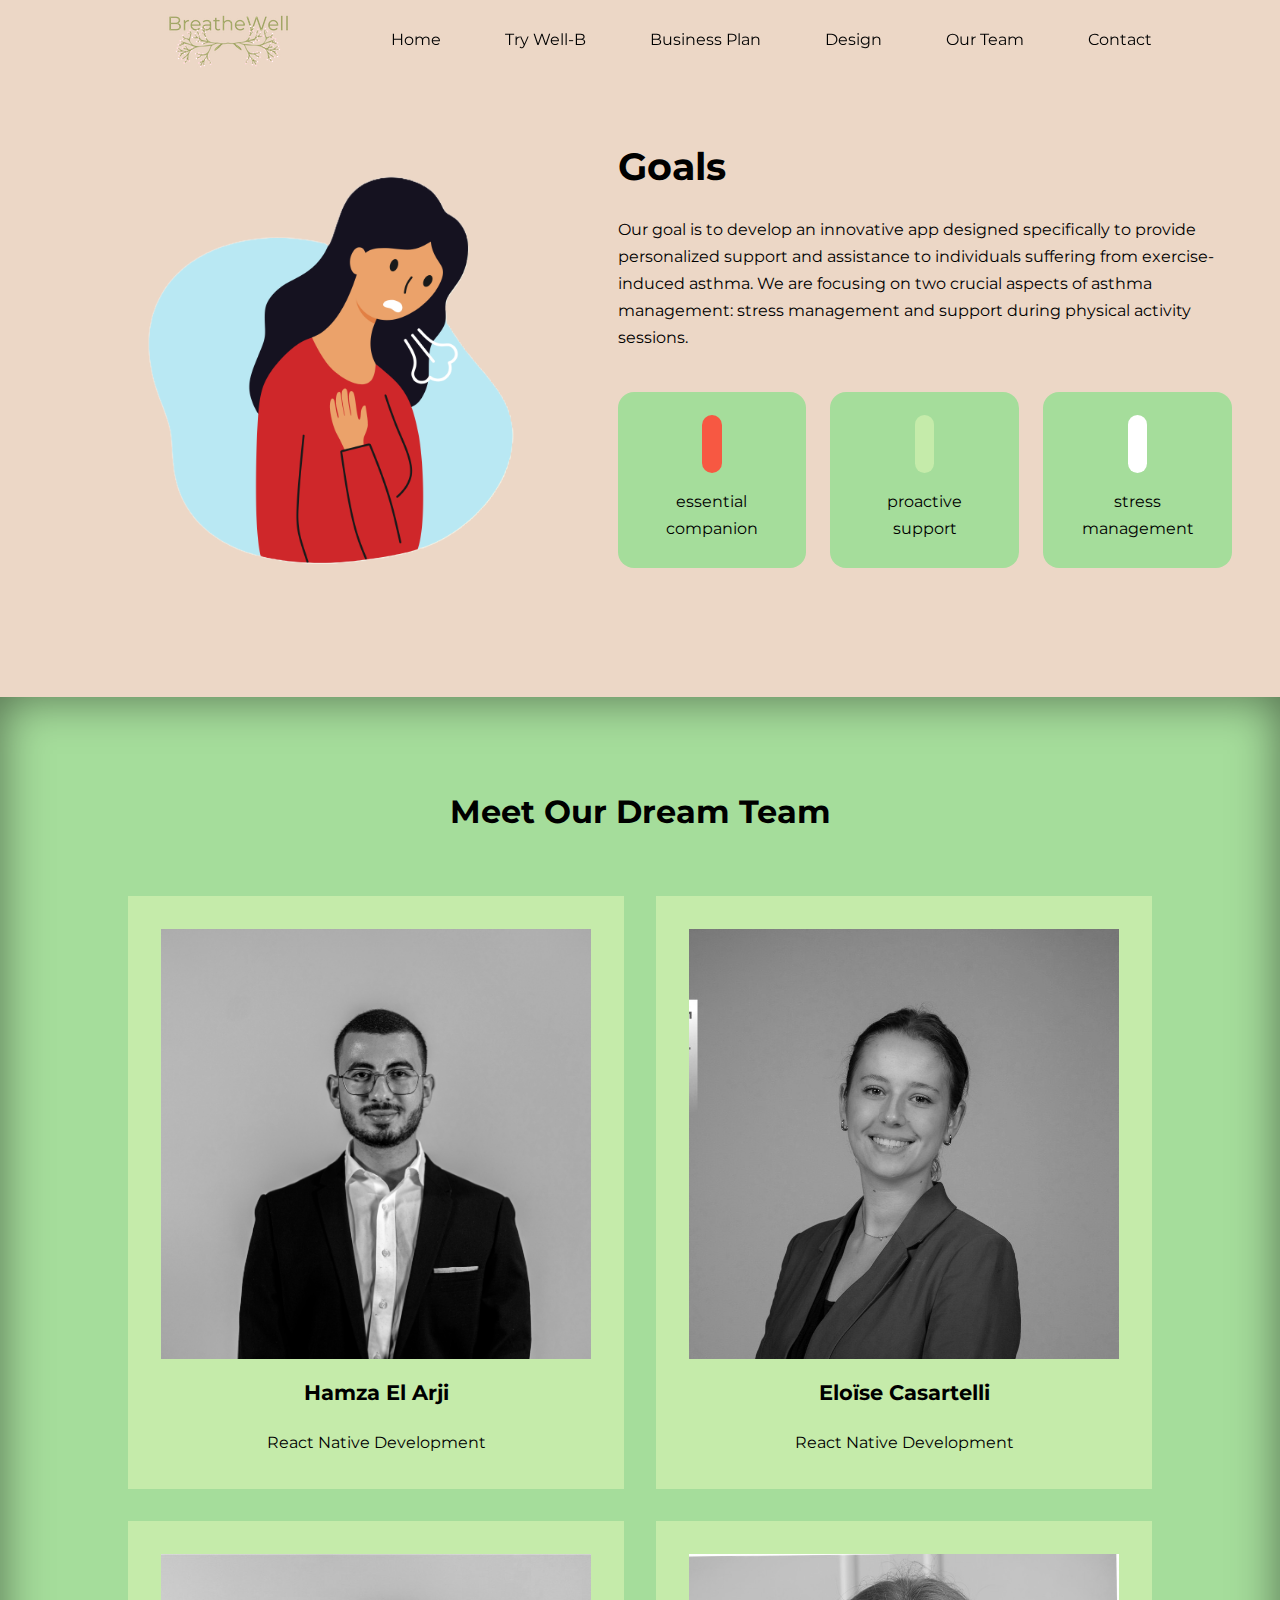
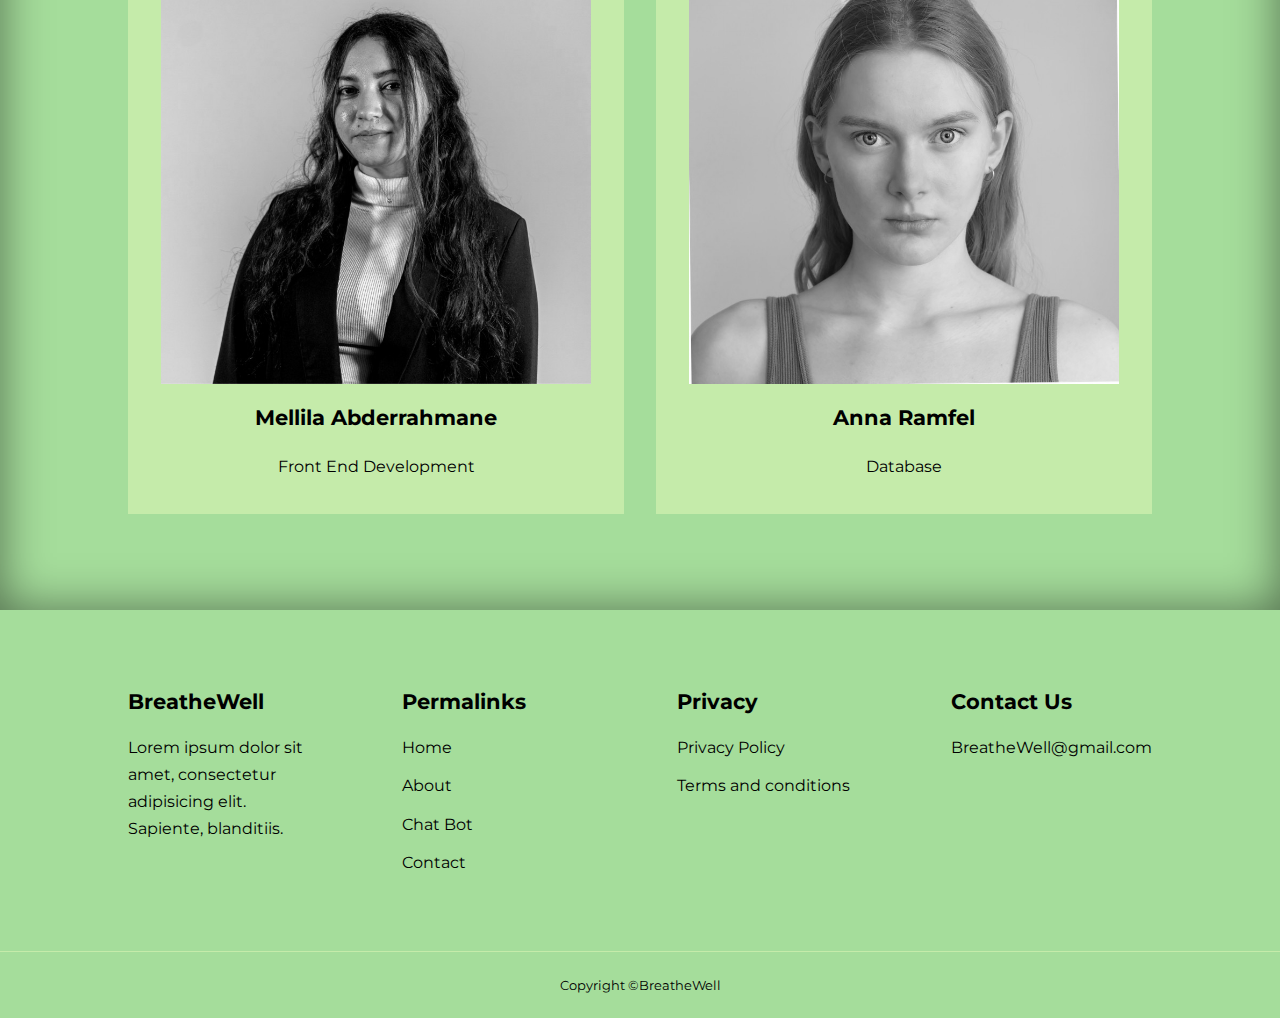
==== about.html @ 23c82743 "first commit" ====
<!DOCTYPE html>
<html lang="en">
<head>
    <meta charset="UTF-8">
    <meta http-equiv="X-UA-Compatible" content="IE=edge">
    <meta name="viewport" content="width=device-width, initial-scale=1.0">
    <title>BreatheWell Website</title>
    <link rel="shortcut icon" href="./images/illustrations/shortcutpic.png">

    <!-- INCONSCOUT CDN -->

    <link rel="stylesheet" href="https://unicons.iconscout.com/release/v4.0.0/css/line.css">

    <!-- GOOGLE FONTS -->

    <link rel="preconnect" href="https://fonts.googleapis.com">
    <link rel="preconnect" href="https://fonts.gstatic.com" crossorigin>
    <link href="https://fonts.googleapis.com/css2?family=Montserrat:wght@300;400;500;600;700;800;900&display=swap" rel="stylesheet">

    <link rel="stylesheet" href="./css/style.css?t=0">
    <link rel="stylesheet" href="./css/about.css?t=0">
</head>
<body>

                          <!-- NAVBAR -->

    <nav>
        <div class="container nav__container">
            <a href="index.html"><img src="./images/illustrations/logo.png" alt="Description de la photo"> </a>
            <ul class="nav__menu">
                <li><a href="index.html">Home</a></li>
                <li><a href="actions.html">Try Well-B</a></li>
                <li><a href="businessplan.html">Business Plan</a></li>
                <li><a href="figma.html">Design</a></li>
                <li><a href="about.html">Our Team</a></li>
                <li><a href="contact.html">Contact</a></li>
            </ul>
            <button id="open-menu-btn"><i class="uil uil-ellipsis-h"></i></button>
            <button id="close-menu-btn"><i class="uil uil-multiply"></i></button>
        </div>
    </nav>

                   <!--ACHIEVEMENTS--> 

                        <section class="about__achievements">
                            <div class="container about__achievements-container">
                                <div class="about__achievements-left">
                                    <img src="./images/illustrations/boy-and-girl-giving-high-five-to-each-other.png" alt="boy and girl giving high five to each other">
                                </div>
                                <div class="about__achievements-right">
                                    <h1>Goals</h1>
                                    <p>Our goal is to develop an innovative app designed specifically to provide personalized support and assistance to individuals suffering from exercise-induced asthma. We are focusing on two crucial aspects of asthma management: stress management and support during physical activity sessions.</p>
                                    <div class="achievements__cards">
                                        <article class="achievement__card">
                                            <span class="achievement__icon">
                                                <i class="uil uil-robot"></i>
                                            </span>
                                            <!-- <h3>-10T</h3> -->
                                            <p>essential companion</p>
                                        </article>
                        
                                        <article class="achievement__card">
                                            <span class="achievement__icon">
                                                <i class="uil uil-heart"></i>
                                            </span>
                                            <!-- <h3>+1000</h3> -->
                                            <p>proactive support </p>
                                        </article>
                                        
                                        <article class="achievement__card">
                                            <span class="achievement__icon">
                                                <i class="uil uil-smile-beam"></i>
                                            </span>
                                            <!-- <h3>PACT 2023</h3> -->
                                            <p>stress management</p>
                                        </article>
                                    </div>
                                </div>
                            </div>
                        </section>



                        <!-- MEET OUR TEAM -->

    <section class="team">
        <h2>Meet Our Dream Team</h2>
        <div class="container team__container">

            
            <article class="team__member">
                <div class="team__member-image">
                    <img src="./images/people/team/hamza.jpg" alt="Hamza">
                </div>
                <div class="team__member-info">
                    <h4>Hamza El Arji</h4>
                    <p>React Native Development</p>
                </div>
                <div class="team__member-socials">
                    <a href="https://www.instagram.com/hamzaelarji/" target="_blank"><i class="uil uil-instagram"></i></a>
                    <a href="https://www.facebook.com/hamza.elarji" target="_blank"><i class="uil uil-facebook-f"></i></a>
                    <a href="https://www.linkedin.com/in/hamza-el-arji-119267142/" target="_blank"><i class="uil uil-linkedin-alt"></i></a>
                </div>
            </article>

            <article class="team__member">
                <div class="team__member-image">
                    <img src="./images/people/team/Elie.jpg" alt="Elie">
                </div>
                <div class="team__member-info">
                    <h4>Eloïse Casartelli</h4>
                    <p>React Native Development</p>
                </div>
                <div class="team__member-socials">
                    <a href="https://www.instagram.com/elocst_/" target="_blank"><i class="uil uil-instagram"></i></a>
                    <a href="https://www.facebook.com/eloise.casartelli.7" target="_blank"><i class="uil uil-facebook-f"></i></a>
                    <a href="https://www.linkedin.com/in/elo%C3%AFse-casartelli-b9a116215/" target="_blank"><i class="uil uil-linkedin-alt"></i></a>
                </div>
            </article>

            <article class="team__member">
                <div class="team__member-image">
                    <img src="./images/people/team/ulysse.jpg" alt="Ulysse">
                </div>
                <div class="team__member-info">
                    <h4>Mellila Abderrahmane</h4>
                    <p>Front End Development</p>
                </div>
                <div class="team__member-socials">
                    <a href="https://www.instagram.com/mely_abd/" target="_blank"><i class="uil uil-instagram"></i></a>
                    <a href="https://www.facebook.com/profile.php?id=100014346977085" target="_blank"><i class="uil uil-facebook-f"></i></a>
                    <a href="https://www.linkedin.com/in/mellila-abd/" target="_blank"><i class="uil uil-linkedin-alt"></i></a>
                </div>
            </article>

            <article class="team__member">
                <div class="team__member-image">
                    <img src="./images/people/team/mouloud.jpg" alt="Mouloud">
                </div>
                <div class="team__member-info">
                    <h4>Anna Ramfel</h4>
                    <p>Database</p>
                </div>
                <div class="team__member-socials">
                    <a href="https://www.instagram.com/mari.ju_anna/" target="_blank"><i class="uil uil-instagram"></i></a>
                    <a href="https://www.facebook.com/anna.ramfel" target="_blank"><i class="uil uil-facebook-f"></i></a>
                    <a href="https://www.linkedin.com/in/anna-ramfel-922186234/" target="_blank"><i class="uil uil-linkedin-alt"></i></a>
                </div>
            </article>

        


           
        </div>
    </section>

   
                            <!-- FOOTER -->

                            <footer>
                                <div class="container footer__container">
                        
                                    <div class="footer__1">
                                        <a href="index.html" class="footer__logo"><h4>BreatheWell</h4></a>
                                        <p>
                                            Lorem ipsum dolor sit amet, consectetur adipisicing elit. Sapiente, blanditiis.
                                        </p>
                                    </div>
                        
                                    <div class="footer__2">
                                        <h4>Permalinks</h4>
                                        <ul class="permalinks">
                                            <li><a href="index.html">Home</a></li>
                                            <li><a href="about.html">About</a></li>
                                            <li><a href="actions.html">Chat Bot</a></li>
                                            <li><a href="contact.html">Contact</a></li>
                                        </ul>
                                    </div>
                        
                                    <div class="footer__3">
                                        <h4>Privacy</h4>
                                        <ul class="privacy">
                                            <li><a href="#">Privacy Policy</a></li>
                                            <li><a href="#">Terms and conditions</a></li>
                                        </ul>
                                    </div>
                        
                                    <div class="footer__4">
                                        <h4>Contact Us</h4>
                                        <div>
                                            <p>BreatheWell@gmail.com</p>
                                        </div>
                        
                                        <ul class="footer__socials">
                                            <li>
                                                <a href="#"><i class="uil uil-facebook-f"></i></a>
                                            </li>
                                            <li>
                                                <a href="#"><i class="uil uil-instagram"></i></a>
                                            </li>
                                            <li>
                                                <a href="#"><i class="uil uil-twitter"></i></a>
                                            </li>
                                            <li>
                                                <a href="#"><i class="uil uil-linkedin"></i></a>
                                            </li>
                                        </ul>
                                    </div>
                                </div>
                                <div class="footer__copyright">
                                    <small>Copyright &copy;BreatheWell</small>
                                </div>
                            </footer>
                        

                            <!-- SCRIPTS -->

    <script src="./main.js?t=0"></script>

</body>
</html>
---- css/style.css ----
* {
    margin: 0;
    padding: 0;
    border: 0;
    outline: 0;
    text-decoration: none;
    list-style: none;
    box-sizing: border-box;
}

:root {
    --color-primary: rgba(255, 255, 255, 1.0); /*Primary color to define*/
    --color-success: #C5EBAA;
    --color-warning: #f7c94b;
    --color-danger: #f75842;
    --color-danger-variant: rgba(247, 88, 66, 0.4);
    --color-white: #000;
    --color-light: rgba(255, 255, 255, 0.7);
    --color-black: #000;
    --color-bg: #ECD7C6;
    --color-bg1: #A5DD9B;
    --color-bg2: #C5EBAA ;

    --container-width-lg: 80%;
    --container-width-md: 90%;
    --container-width-sm: 94%;

    --transition: all 400ms ease;
}

body {
    font-family: 'Montserrat', sans-serif !important;
    line-height: 1.7;
    color: var(--color-white) !important;
    background: var(--color-bg) !important;
    text-decoration: none !important;
}

.container {
    width: var(--container-width-lg);
    margin: 0 auto;
}

section {
    padding: 6rem 0;
}

section h2 {
    text-align: center;
    margin-bottom: 4rem;
}

h1, h2, h3, h4, h5 {
    line-height: 1.2;
}

h1{
    font-size: 2.4rem;
}

h2 {
    font-size: 2rem;
}

h3 {
    font-size: 1.6rem;
}

h4 {
    font-size: 1.3rem;
}

a {
    color: var(--color-white);
}

img {
    width: 100%;
    display: block;
    object-fit: cover;
}

.btn {
    display: inline-block;
    background: var(--color-danger);
    color: var(--color-black);
    padding: 1rem 2rem;
    border: 1px solid transparent;
    font-weight: 500;
    transition: var(--transition);
}

.btn:hover {
    background: transparent;
    color: var(--color-white);
    border-color: var(--color-white);
}

.btn-primary {
    background: var(--color-danger);
    color: var(--color-white);
}

/* --------- NAVBAR --------- */

nav {
    background: transparent;
    width: 100vw;
    height: 5rem;
    position: fixed;
    top: 0;
    z-index: 11;
}

/* change navbar style on scroll */
.window-scroll {
    background: var(--color-primary);
    box-shadow: 0 1rem 2rem rgba(0, 0, 0, 0.2);
}

.nav__container {
    height: 100%;
    display: flex;
    justify-content: space-between;
    align-items: center;
}

.nav__container a {
    text-decoration: none;
    color: var(--color-white);
}

nav button {
    display: none;
}

.nav__menu {
    display: flex;
    align-items: center;
    gap: 4rem;
}

.nav__menu a {
    font-style: 0.9rem;
    transition: var(--transition);
    color: var(--color-white);
}

.nav__menu a:hover {
    color: #A0522D;
    text-decoration: none !important;
}


/* --------- HEADER --------- */

header {
    position: relative;
    top: 5rem; /* juste under the navbar*/
    overflow: hidden;
    height: 70vh; /* change this ?*/
    margin-bottom: 5rem;
}

.header__container {
    display: grid;
    grid-template-columns: 1fr 1fr;
    align-items: center;
    gap: 5rem;
    height: 100%;
}

.header__left p {
    margin: 1rem 0 2.4rem;
}

/* --------- CATEGORIES --------- */

.categories {
    background: var(--color-bg1);
    height: 34rem;
}

.categories h1 {
    line-height: 1;
    margin-bottom: 3rem;
}

.categories__container {
    display: grid;
    grid-template-columns: 40% 60%;
}

.categories__left {
    margin-right: 4rem;
}

.categories__left p {
    margin: 1rem 0 3rem;
}

.categories__right {
    display: grid;
    grid-template-columns: repeat(3, 1fr);
    gap: 1.2rem;
}

.category {
    background: var(--color-bg2);
    padding: 2rem;
    border-radius: 2rem;
    transition: var(--transition);
}

.category:hover {
    box-shadow: 0 3rem 3rem rgba(0,0,0,0.3);
    z-index: 1;
}

.category:nth-child(1) .category__icon{
    background: var(--color-success) ;
}

.category:nth-child(2) .category__icon{
    background: var(--color-warning) ;
}

.category:nth-child(3) .category__icon{
    background: var(--color-danger) ;
}

.category__icon {
    background: var(--color-primary);
    padding: 0.7rem;
    border-radius: 0.9rem;
}

.category h5 {
    margin: 2rem 0 1rem;
}

.category p {
    font-size: 0.85rem;
}

/* --------- Popular Actions --------- */

.actions__container {
    display: grid;
    grid-template-columns: repeat(3, 1fr);
    gap: 2rem;
}

.action {
    background: var(--color-bg1);
    text-align: center;
    border: 1px solid transparent;
    transition: var(--transition);
}

.action:hover {
    background: transparent;
    border-color: var(--color-primary);
}

.action__info {
    padding: 3rem;
    
}

.course__info p {
    margin: 1.2rem 0 2rem;
    font-size: 0.9rem;
}

/* --------- FAQS --------- */

.faqs {
    background: var(--color-bg1);
    box-shadow: inset 0 0 3rem rgba(0, 0, 0, 0.5);
}

.faqs__container {
    display: grid;
    grid-template-columns: 1fr 1fr;
    gap: 1rem;
}

.faq {
    padding: 2rem;
    display: flex;
    align-items: center;
    gap: 1.4rem;
    height: fit-content;
    background: var(--color-primary);
    cursor: pointer;
}

.faq h4 {
    font-style: 1rem;
    line-height: 2.2;
}

.faq__icon {
    margin-top: 0.6rem;
    align-self: flex-start;
    font-style: 1.2rem;
}

.faq p {
    margin-top: 0.8rem;
    display: none;
}

.faq.open p {
    display: block;
}

/* --------- TESTIMONIALS --------- */

.testimonials__container {
    overflow-x: hidden;
    position: relative;
    margin-bottom: 5rem;
}

.testimonial {
    padding-top: 2rem;
    margin: 1rem;
}

.avatar {
    width: 6rem;
    height: 6rem;
    border-radius: 50%;
    overflow: hidden;
    margin: 0 auto 1rem;
    border: 1rem solid var(--color-bg1);
}

.testimonial__info {
    text-align: center;
}

.testimonial__body {
    background: var(--color-primary);
    padding: 2rem;
    margin-top: 3rem;
    position: relative;
}

.testimonial__body::before {
    content: "";
    display: block;
    background: linear-gradient(135deg, transparent,  var(--color-primary), var(--color-primary), var(--color-primary));
    width: 3rem;
    height: 3rem;
    position: absolute;
    left: 50%;
    top: -1.5rem;
    transform: rotate(45deg);
}

/* --------- FOOTER --------- */

footer {
    background: var(--color-bg1);
    padding-top: 5rem;
    font-style: 9rem;
}

.footer__container {
    display: grid;
    grid-template-columns: repeat(4, 1fr);
    gap: 5rem;
}

.footer__container > div h4 {
    margin-bottom: 1.2rem;
}

.footer__1 p {
    margin: 0 0 2rem;
}

footer ul li {
    margin-bottom: 0.7rem;
}

footer ul li a:hover {
    text-decoration: underline;
}

.footer__socials {
    display: flex;
    gap: 1rem;
    font-size: 1.2em;
    margin-top: 2rem;
}

.footer__copyright {
    text-align: center;
    margin-top: 4rem;
    padding: 1.2rem 0;
    border-top: 1px solid var(--color-bg2);
}

/* --------- MEDIA QUERIES (TABLETS) --------- */

@media screen and (max-width: 1024px) {
    .container{
        width: var(--container-width-md);
    }

    h1 {
        font-size: 2.2rem;
    }

    h2 {
        font-size: 1.7rem;
    }

    h3 {
        font-size: 1.4rem;
    }

    h4 {
        font-size: 1.2rem;
    }

    /* ----------- NAVBAR --------- */

    nav button {
        display: inline-block;
        background: transparent;
        font-size: 1.8rem;
        color: var(--color-white);
        cursor: pointer;
    }

    nav button#close-menu-btn {
        display: none;
    }

    .nav__menu {
        position: fixed;
        top: 5rem;
        right: 5%;
        height: fit-content;
        width: 18rem;
        flex-direction: column;
        gap: 0;
        display: none;
    }

    .nav__menu li {
        width: 100%;
        height: 5.8rem;
        animation: animateNavItems 400ms linear forwards;
        transform-origin: top right;
        opacity: 0;
    }

    .nav__menu li:nth-child(2) {
        animation-delay: 150ms;
    }

    .nav__menu li:nth-child(3) {
        animation-delay: 300ms;
    }

    .nav__menu li:nth-child(4) {
        animation-delay: 450ms;
    }

    .nav__menu li:nth-child(5) {
        animation-delay: 600ms;
    }

    @keyframes animateNavItems {
        0% {
            transform: rotateZ(-90deg) rotateX(90deg) scale(0.1);
        }
        100% {
            transform: rotateZ(0) rotateX(0) scale(1);
            opacity: 1;
        }
    }

    .nav__menu li a {
        background: var(--color-primary);
        box-shadow: -4rem 6rem 10rem rgba(0, 0, 0, 0.6);
        width: 100%;
        height: 100%;
        display: grid;
        place-items: center;
    }

    .nav__menu li a:hover {
        background: var(--color-bg2);
        color: var(--color-white);
    }

    /* --------- HEADER --------- */

    header {
        height: 52vh;
        margin-bottom: 5rem;
    }

    .header__container  {
        gap: 0;
        padding-bottom: 3rem;
    }

    /* --------- CATEGORIES --------- */

    .categories {
        height: auto;
    }

    .categories__container {
        grid-template-columns: 1fr;
        gap: 3rem;
    }

    .categories__left {
        margin-right: 0;

    }

    /* --------- POPULAR ACTIONS --------- */

    .actions {
        margin-top: 0;
    }

    .actions__container {
        grid-template-columns: 1fr 1fr;
    }

    /* --------- FAQS --------- */

    .faqs__container {
        grid-template-columns: 1fr;
    }

    .faq {
        padding: 1.5rem;
    }

    /* --------- FOOTER --------- */

    .footer__container {
        grid-template-columns: 1fr 1fr;
    }
}

/* ---------  MEDIA QUERIES (PHONES) --------- */

@media screen and (max-width: 600px) {
    .container {
        width: var(--container-width-sm);
    }

    /* ---------NAVBAR --------- */

    .nav__menu {
        right: 3%;
    }

    /* --------- HEADER --------- */

    header {
        height: 100vh;
    }

    .header__container {
        grid-template-columns: 1fr;
        text-align: center;
        margin-top: 0;
    }

    .header__left p {
        margin-bottom: 1.3rem;
    }

    /* --------- CATEGORIES --------- */

    .categories__right {
        grid-template-columns: 1fr 1fr;
        gap: 0.7rem;
    }

    .category {
        padding: 1rem;
        border-radius: 1rem;
    }

    .category__icon {
        margin-top: 1px;
        /* display: inline-block; */
    }

    /* --------- POPULAR ACTIONS --------- */

    .actions__container {
        grid-template-columns: 1fr;
    }

    /* --------- TESTIMONIALS --------- */

    .testimonial__body {
        padding: 1.2rem;
    }

    /* --------- FOOTER --------- */

    .footer__container {
        grid-template-columns: 1fr;
        text-align: center;
        gap: 2rem;
    }

    .footer__1 p {
        margin: 1rem auto;
    }

    .footer__socials {
        justify-content: center;
    }
}

/* --------- NAVBAR v2 --------- */

.nav__menu i {
    cursor: pointer;
    transition: var(--transition);
}

.nav__menu i:hover {
    color: var(--color-bg2);
}

.sub-menu-wrap {
    position: absolute;
    top: 100%;
    right: 10%;
    width: 280px;
    max-height: 0px;
    overflow: hidden;
    transition: max-height 0.5s;
}

.sub-menu-wrap.open-menu {
    max-height: 400px
}

.sub-menu {
    background: var(--color-primary);
    padding: 20px;
    margin: 10px;
}

.user-info {
    display: flex;
    align-items: center;
}

.user-info h4 {
    font-weight: 510;
}

.user-info i {
    margin-right: 15px;
}

.sub-menu hr {
    border: 0;
    height: 1px;
    width: 100%;
    background: var(--color-white);
    margin: 15px 0 10px;
}

.sub-menu-link {
    display: flex;
    align-items: center;
    text-decoration: none;
    color: var(--color-white);
    margin: 12px 0;
}

.sub-menu-link p {
    width: 100%;
}

.sub-menu-link i {
    margin-right: 15px;
}

.sub-menu-link span {
    font-size: 22px;
    transition: var(--transition);
}

.sub-menu-link:hover span {
    transform: translateX(5px);
}

.sub-menu-link:hover p {
    font-weight: 600;
}

/* Ajoutez ceci à votre fichier style.css */
.chatbot-frame {
    display: block;
    margin-left: auto;
    margin-right: auto;
    width: 95%; /* ou la largeur que vous préférez */
    margin: 0 auto; /* Cela centrera l'iframe s'il est moins large que son conteneur */
    height: 0 auto;
}

@media screen and (max-width: 1024px) {
    .chatbot-frame {
        width: 100%;
    }
}

@media screen and (max-width: 600px) {
    .chatbot-frame {
        width: 100%;
    }
}
---- css/about.css ----
/* --------- ACHIEVEMENTS --------- */

.about__achievements {
    margin-top: 3rem;
}

.about__achievements-container {
    display: grid;
    grid-template-columns: 40% 60%;
    gap: 5rem;
}

.about__achievements-right > p {
    margin: 1.6rem 0 2.5rem;
}

.achievements__cards {
    display: grid;
    grid-template-columns: repeat(3, 1fr);
    gap: 1.5rem;
}

.achievement__card {
    background: var(--color-bg1);
    padding: 1.6rem;
    border-radius: 1rem;
    text-align: center;
    transition: var(--transition);
}

.achievement__card:hover {
    background: var(--color-bg2);
    box-shadow: 0 3rem 3rem rgba(0,0,0,0.3);
}

.achievement__icon {
    background: var(--color-danger);
    padding: 0.6rem;
    border-radius: 1rem;
    margin-bottom: 2rem;
    font-size: 2rem;
}

.achievement__card:nth-child(2) .achievement__icon {
    background: var(--color-success);
}

.achievement__card:nth-child(3) .achievement__icon {
    background: var(--color-primary);
}

.achievement__card h3 {
    margin-top: 1.5rem;
}

.achievement__card p {
    margin-top: 1rem;
}

/* ---------- TEAM --------- */

.team {
    background: var(--color-bg1);
    box-shadow: inset 0 0 3rem rgba(0,0,0,0.5);
}

.team__container {
    display: grid;
    grid-template-columns: repeat(2, 1fr); /* à changer pour Elie et Hamza*/
    gap: 2rem;
}

.team__member {
    background: var(--color-bg2);
    padding: 2rem;
    border: 1px solid transparent;
    transition: var(--transition);
    position: relative;
    overflow: hidden;
}

.team__member:hover {
    background: transparent;
    border-color: var(--color-primary);
}

.team__member-image img {
    filter: saturate(0);
    transition: var(--transition);
}

.team__member:hover img {
    filter: saturate(1);
}

.team__member-info * {
    text-align: center;
    margin-top: 1.4rem;
}

.team__member-info p {
    color: var(--color-white);
}

.team__member-socials {
    position: absolute;
    top: 50%;
    transform: translateY(-100%);
    right: -100%;
    display: flex;
    flex-direction: column;
    background: var(--color-primary);
    border-radius: 1rem 0 0 1rem;
    box-shadow: -2rem 0 2rem rgba(0,0,0,0.3);
    transition: var(--transition);
}

.team__member:hover .team__member-socials {
    right: 0;
}

.team__member-socials a {
    padding: 1rem;
}

/* --------- MEDIA QUERIES (TABLETS) --------- */

@media screen and (max-width: 1024px) {
    .about__achievements {
        margin-top: 2rem;
    }

    .about__achievements-container {
        grid-template-columns: 1fr;
        gap: 4rem;
    }

    .about__achievements-left {
        width: 80%;
        margin: 0 auto;
    }

    .team__container {
        gap: 1.5rem;
    }

    .team__member {
        padding: 1rem;
    }
}

/* --------- MEDIA QUERIES (PHONES) --------- */

@media screen and (max-width: 600px) {
    .achievements__cards {
        grid-template-columns: 1fr 1fr;
        gap: 0.7rem;
    }

    .team__container {
        grid-template-columns: 1fr 1fr;
        gap: 0.7rem;
    }

    .team__member {
        padding: 0;
    }

    .team__member p {
        margin-bottom: 1.5rem;
    }
}
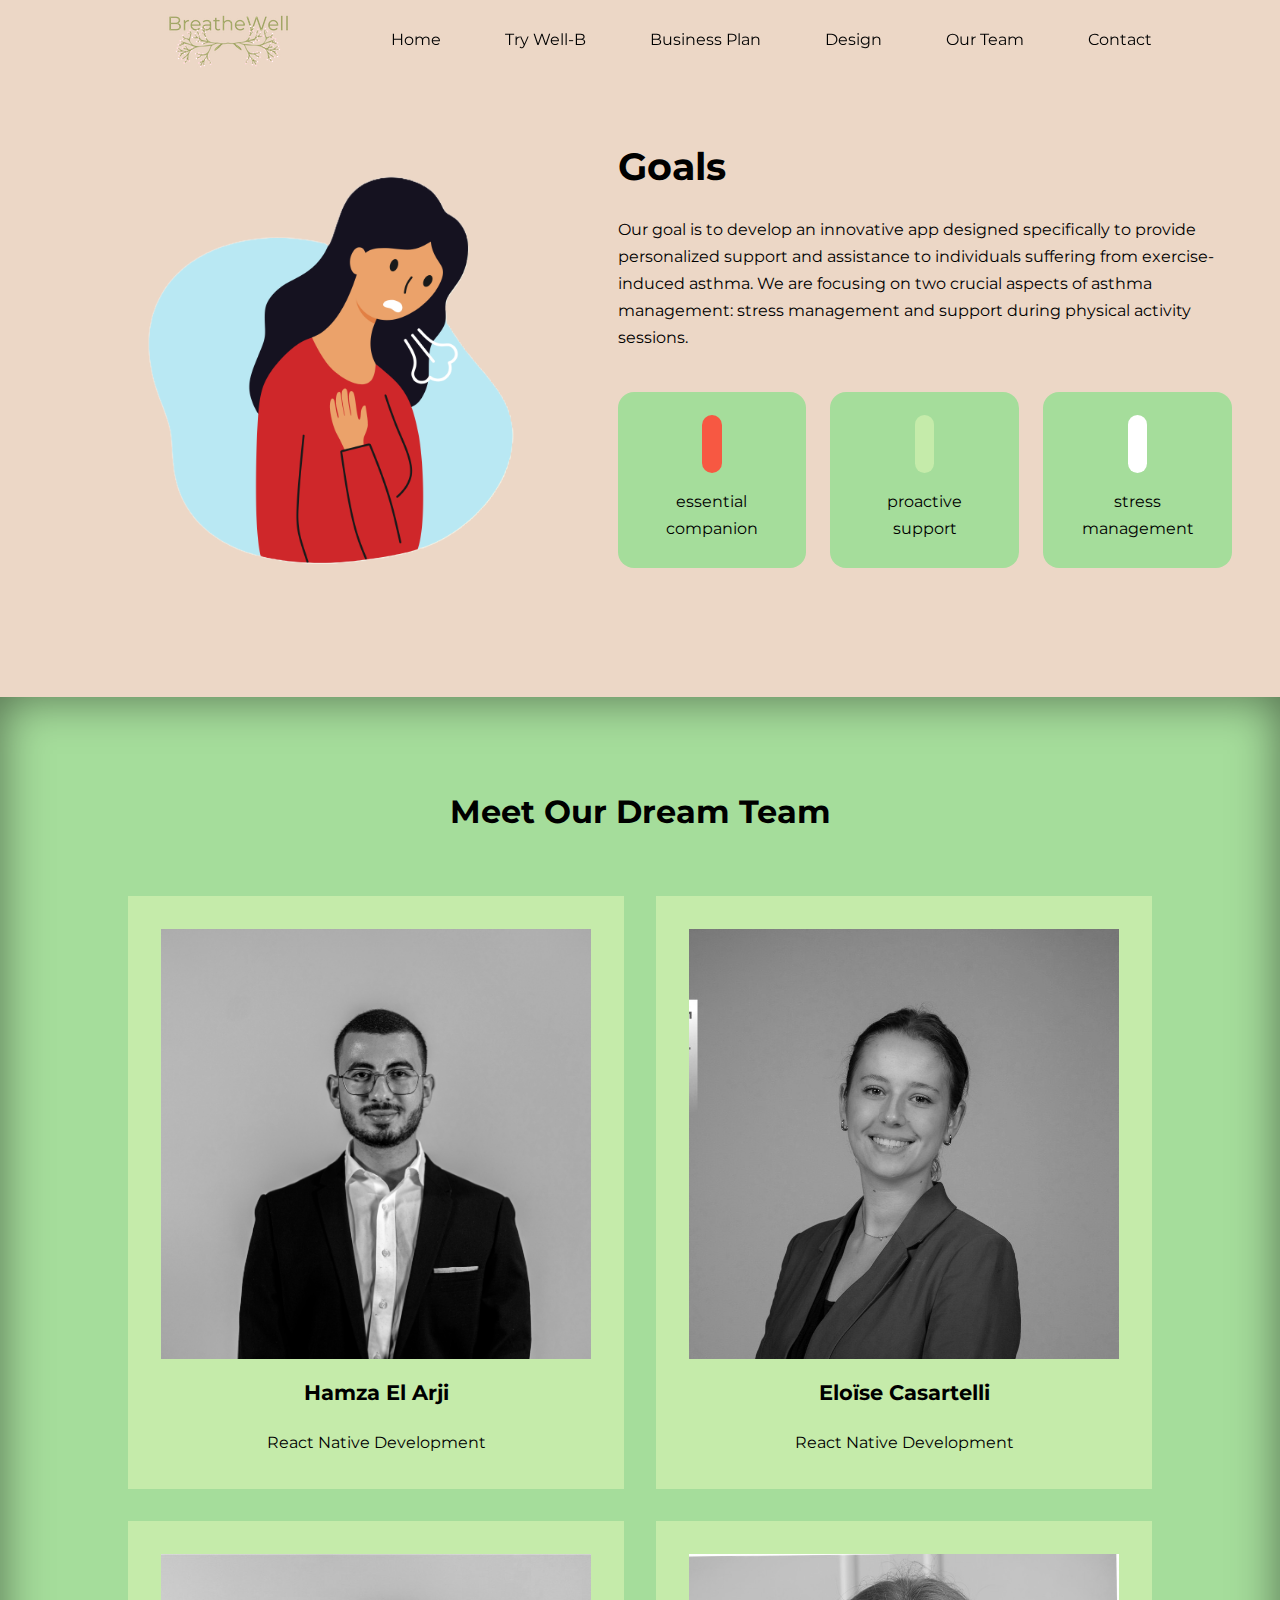
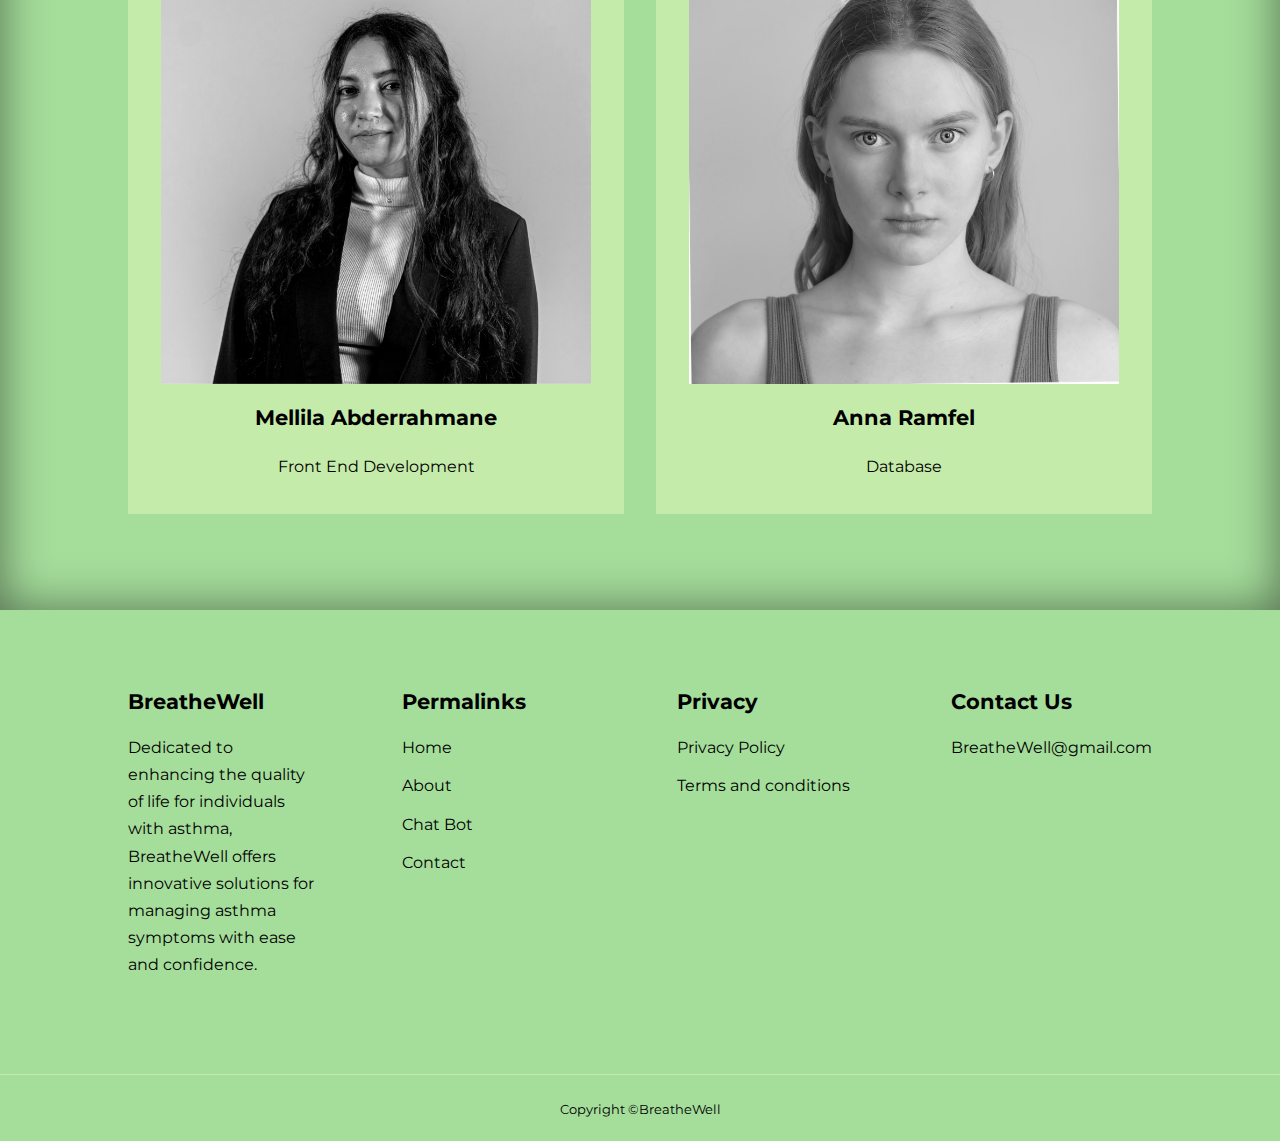
==== commit a36e38c0: "changements détails" ====
--- a/about.html
+++ b/about.html
@@ -164,8 +164,7 @@
                                     <div class="footer__1">
                                         <a href="index.html" class="footer__logo"><h4>BreatheWell</h4></a>
                                         <p>
-                                            Lorem ipsum dolor sit amet, consectetur adipisicing elit. Sapiente, blanditiis.
-                                        </p>
+                                            Dedicated to enhancing the quality of life for individuals with asthma, BreatheWell offers innovative solutions for managing asthma symptoms with ease and confidence.                                        </p>
                                     </div>
                         
                                     <div class="footer__2">
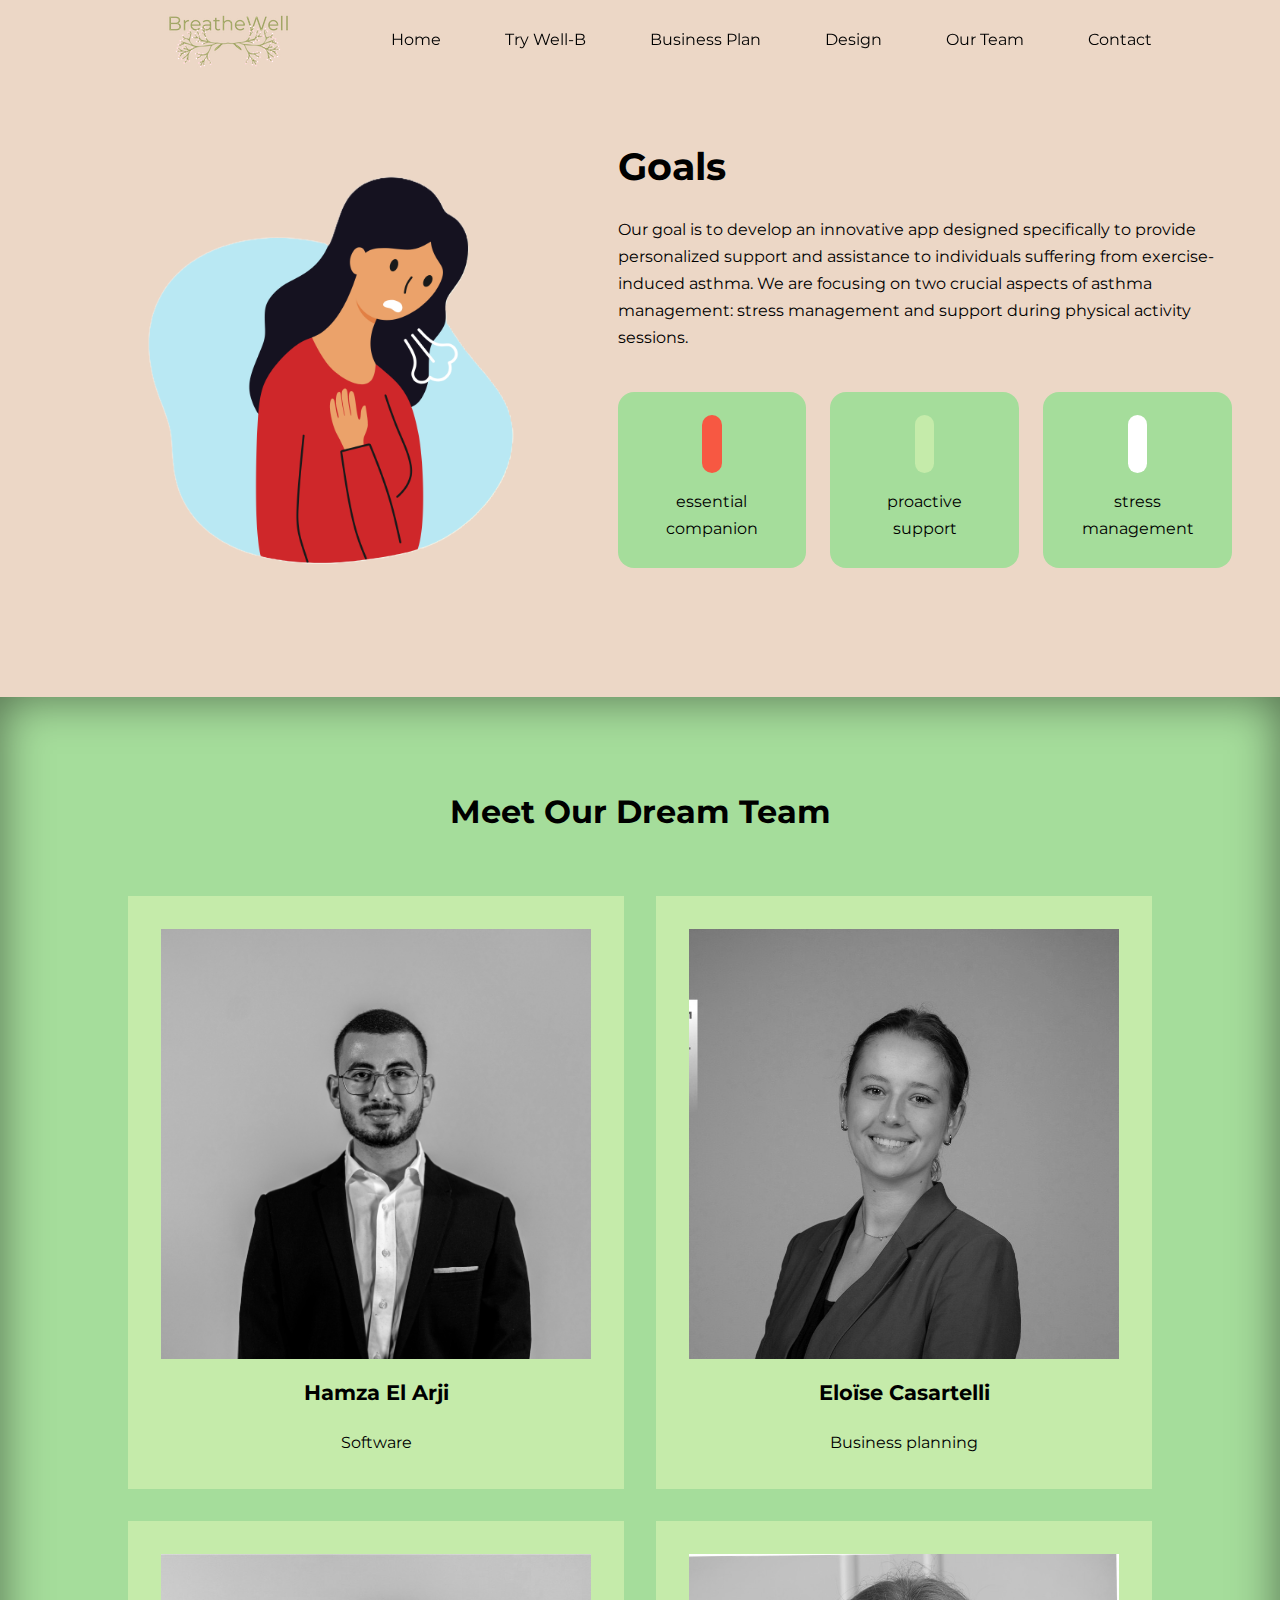
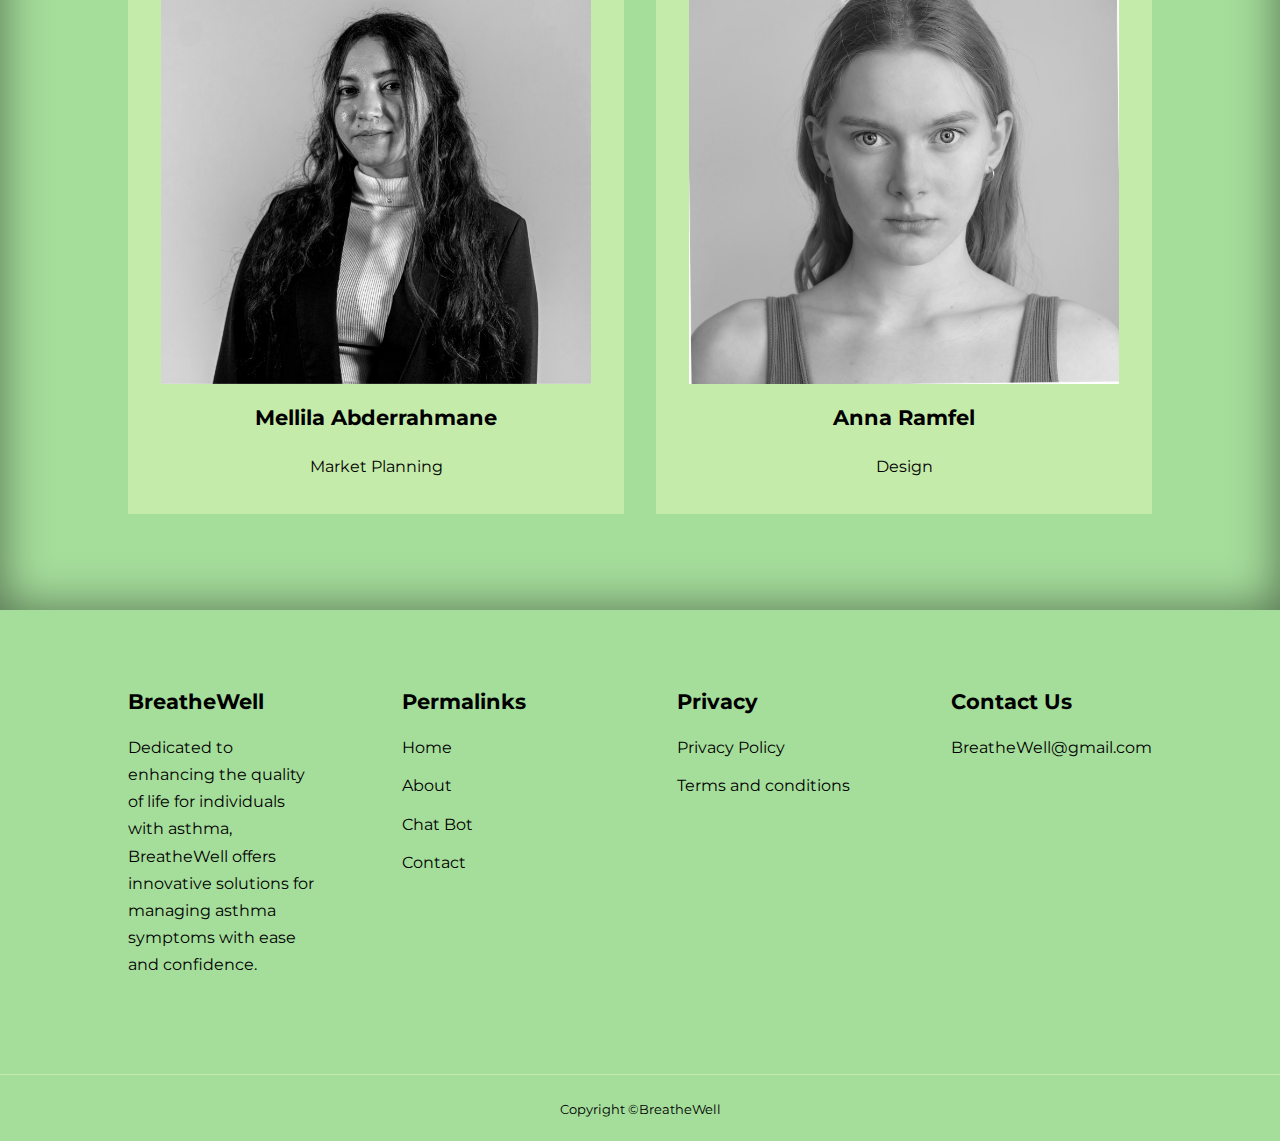
==== commit e76f9a26: "maj" ====
--- a/about.html
+++ b/about.html
@@ -94,7 +94,7 @@
                 </div>
                 <div class="team__member-info">
                     <h4>Hamza El Arji</h4>
-                    <p>React Native Development</p>
+                    <p>Software</p>
                 </div>
                 <div class="team__member-socials">
                     <a href="https://www.instagram.com/hamzaelarji/" target="_blank"><i class="uil uil-instagram"></i></a>
@@ -109,7 +109,7 @@
                 </div>
                 <div class="team__member-info">
                     <h4>Eloïse Casartelli</h4>
-                    <p>React Native Development</p>
+                    <p>Business planning</p>
                 </div>
                 <div class="team__member-socials">
                     <a href="https://www.instagram.com/elocst_/" target="_blank"><i class="uil uil-instagram"></i></a>
@@ -124,7 +124,7 @@
                 </div>
                 <div class="team__member-info">
                     <h4>Mellila Abderrahmane</h4>
-                    <p>Front End Development</p>
+                    <p>Market Planning</p>
                 </div>
                 <div class="team__member-socials">
                     <a href="https://www.instagram.com/mely_abd/" target="_blank"><i class="uil uil-instagram"></i></a>
@@ -139,7 +139,7 @@
                 </div>
                 <div class="team__member-info">
                     <h4>Anna Ramfel</h4>
-                    <p>Database</p>
+                    <p>Design</p>
                 </div>
                 <div class="team__member-socials">
                     <a href="https://www.instagram.com/mari.ju_anna/" target="_blank"><i class="uil uil-instagram"></i></a>
